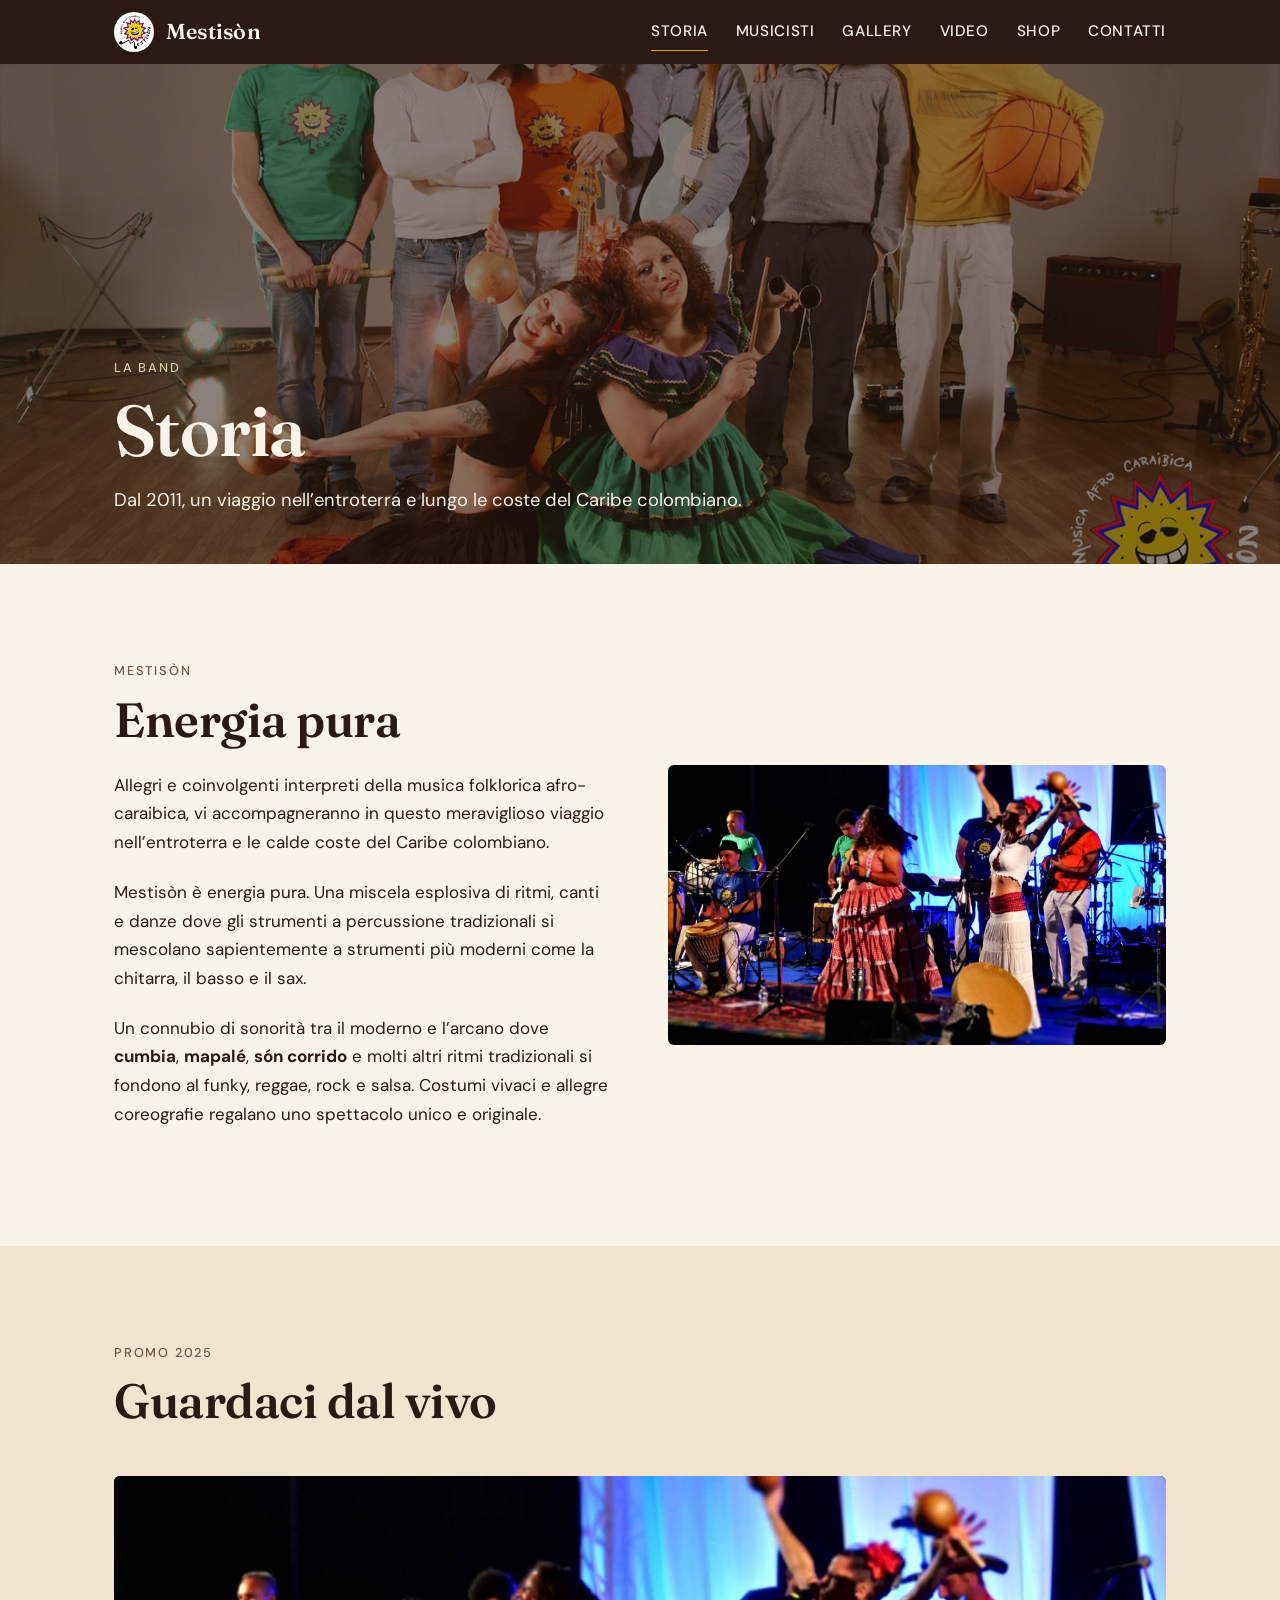
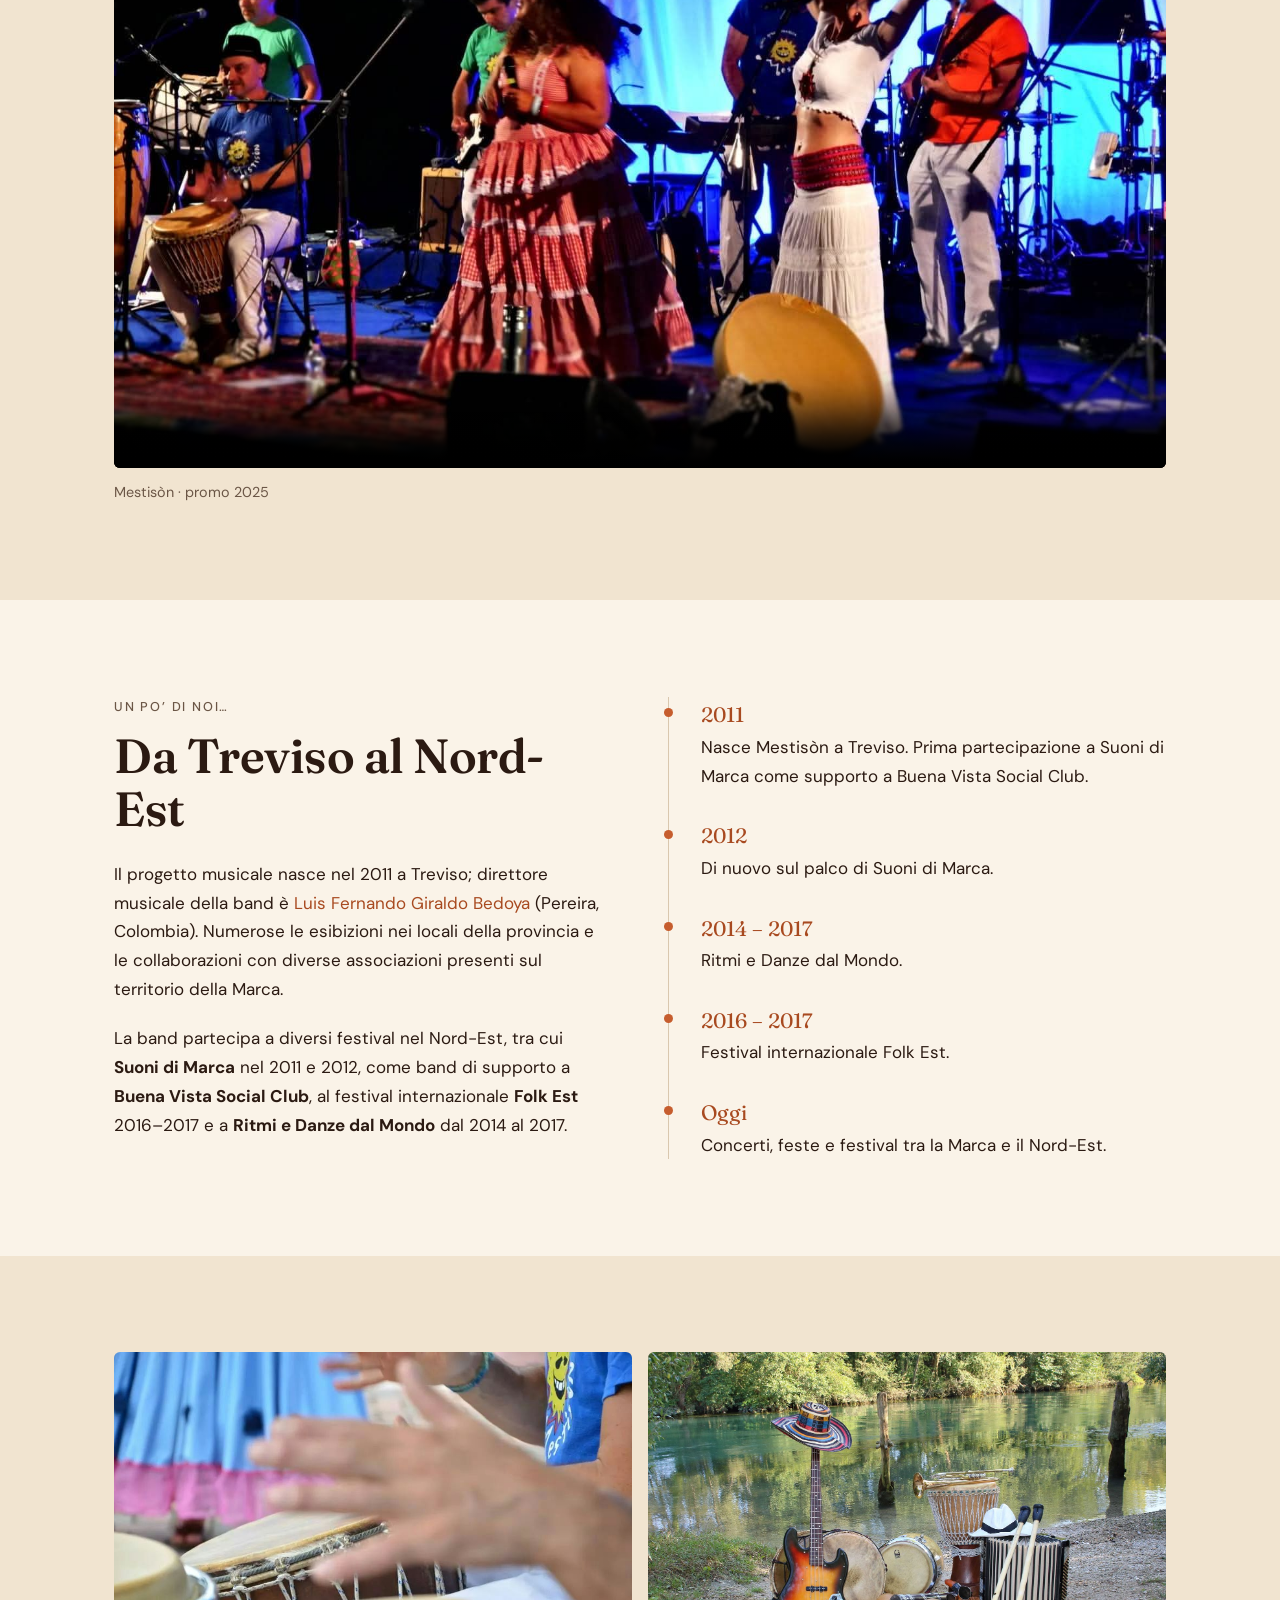
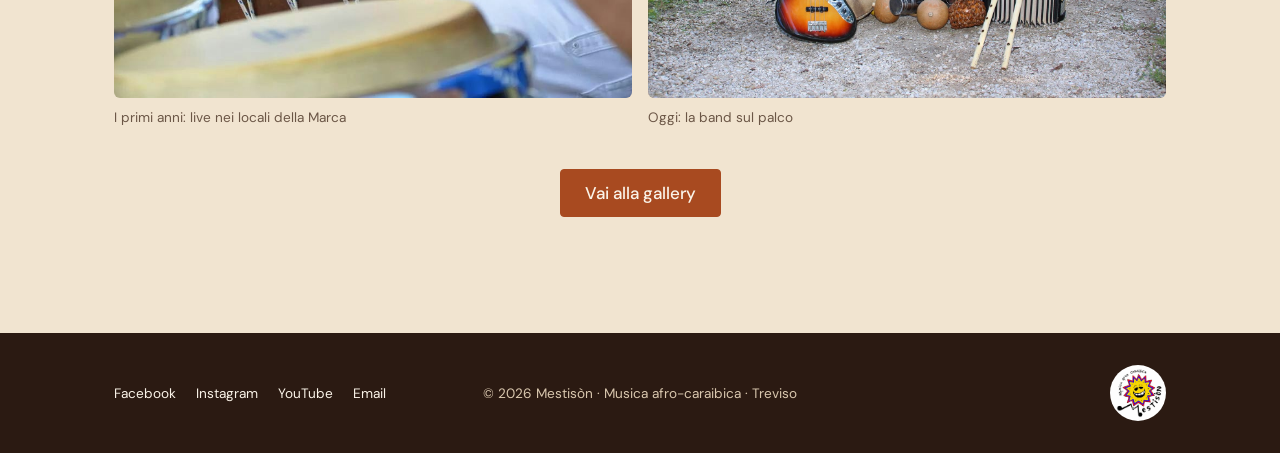
==== site/storia/index.html @ 8d2affe0 "Primo commit sito" ====
<!DOCTYPE html>
<html lang="it">
<head>
  <meta charset="utf-8">
  <meta name="viewport" content="width=device-width, initial-scale=1">
  <title>Storia · Mestisòn</title>
  <meta name="description" content="La storia di Mestisòn: dal 2011 a Treviso, musica folklorica afro-caraibica tra cumbia, mapalé e són corrido.">
  <link rel="icon" href="../assets/images/logo.jpg">
  <link rel="preconnect" href="https://fonts.googleapis.com">
  <link rel="preconnect" href="https://fonts.gstatic.com" crossorigin>
  <link href="https://fonts.googleapis.com/css2?family=Fraunces:wght@600&family=DM+Sans:wght@400;500;700&display=swap" rel="stylesheet">
  <link rel="stylesheet" href="../css/style.css">
</head>
<body>
  <a class="skip-link" href="#main">Vai al contenuto</a>

  <header class="top-bar">
    <div class="container top-bar__inner">
      <a class="brand" href="../" aria-label="Mestisòn, home">
        <img src="../assets/images/logo.jpg" alt="" width="40" height="40">
        <span>Mestisòn</span>
      </a>
      <button class="menu-toggle" type="button" aria-expanded="false" aria-controls="site-nav" aria-label="Apri il menu">
        <span></span><span></span><span></span>
      </button>
      <nav id="site-nav" class="site-nav" aria-label="Navigazione principale">
        <ul>
          <li><a href="../storia/" aria-current="page">Storia</a></li>
          <li><a href="../musicisti/">Musicisti</a></li>
          <li><a href="../gallery/">Gallery</a></li>
          <li><a href="../video/">Video</a></li>
          <li><a href="../shop/">Shop</a></li>
          <li><a href="../contatti/">Contatti</a></li>
        </ul>
      </nav>
    </div>
  </header>

  <section class="hero" aria-labelledby="page-title">
    <img class="hero__img" src="../assets/images/storia/foto-di-gruppo.jpg" alt="Foto di gruppo della band Mestisòn" fetchpriority="high">
    <div class="hero__content container">
      <span class="eyebrow">La band</span>
      <h1 id="page-title">Storia</h1>
      <p>Dal 2011, un viaggio nell’entroterra e lungo le coste del Caribe colombiano.</p>
    </div>
  </section>

  <main id="main">
    <section class="section">
      <div class="container two-col">
        <div>
          <span class="eyebrow">Mestisòn</span>
          <h2>Energia pura</h2>
          <p>Allegri e coinvolgenti interpreti della musica folklorica afro-caraibica, vi accompagneranno in questo meraviglioso viaggio nell’entroterra e le calde coste del Caribe colombiano.</p>
          <p>Mestisòn è energia pura. Una miscela esplosiva di ritmi, canti e danze dove gli strumenti a percussione tradizionali si mescolano sapientemente a strumenti più moderni come la chitarra, il basso e il sax.</p>
          <p>Un connubio di sonorità tra il moderno e l’arcano dove <strong>cumbia</strong>, <strong>mapalé</strong>, <strong>són corrido</strong> e molti altri ritmi tradizionali si fondono al funky, reggae, rock e salsa. Costumi vivaci e allegre coreografie regalano uno spettacolo unico e originale.</p>
        </div>
        <div class="two-col__media">
          <img src="../assets/images/storia/foto-storia.jpg" alt="Mestisòn dal vivo: percussioni, voci e ballerine in costume tradizionale" loading="lazy" width="1600" height="900">
        </div>
      </div>
    </section>

    <section class="section section--alt">
      <div class="container">
        <div class="section__head">
          <span class="eyebrow">Promo 2025</span>
          <h2>Guardaci dal vivo</h2>
        </div>
        <figure class="video-frame">
          <video controls preload="metadata" poster="../assets/images/storia/foto-storia.jpg">
            <source src="../assets/video/promo_2025.mp4" type="video/mp4">
            Il tuo browser non supporta il video. <a href="../assets/video/promo_2025.mp4">Scarica il promo 2025</a>.
          </video>
          <figcaption>Mestisòn · promo 2025</figcaption>
        </figure>
      </div>
    </section>

    <section class="section">
      <div class="container two-col two-col--reverse">
        <div>
          <span class="eyebrow">Un po’ di noi…</span>
          <h2>Da Treviso al Nord-Est</h2>
          <p>Il progetto musicale nasce nel 2011 a Treviso; direttore musicale della band è <a href="../musicisti/">Luis Fernando Giraldo Bedoya</a> (Pereira, Colombia). Numerose le esibizioni nei locali della provincia e le collaborazioni con diverse associazioni presenti sul territorio della Marca.</p>
          <p>La band partecipa a diversi festival nel Nord-Est, tra cui <strong>Suoni di Marca</strong> nel 2011 e 2012, come band di supporto a <strong>Buena Vista Social Club</strong>, al festival internazionale <strong>Folk Est</strong> 2016–2017 e a <strong>Ritmi e Danze dal Mondo</strong> dal 2014 al 2017.</p>
        </div>
        <div>
          <ol class="timeline">
            <li>
              <time datetime="2011">2011</time>
              Nasce Mestisòn a Treviso. Prima partecipazione a Suoni di Marca come supporto a Buena Vista Social Club.
            </li>
            <li>
              <time datetime="2012">2012</time>
              Di nuovo sul palco di Suoni di Marca.
            </li>
            <li>
              <time datetime="2014">2014 – 2017</time>
              Ritmi e Danze dal Mondo.
            </li>
            <li>
              <time datetime="2016">2016 – 2017</time>
              Festival internazionale Folk Est.
            </li>
            <li>
              <time datetime="2025">Oggi</time>
              Concerti, feste e festival tra la Marca e il Nord-Est.
            </li>
          </ol>
        </div>
      </div>
    </section>

    <section class="section section--alt">
      <div class="container">
        <div class="photo-row">
          <figure>
            <img src="../assets/images/storia/live-2014.jpg" alt="Mestisòn in concerto in un locale, con cantante e percussionisti" loading="lazy" width="960" height="636">
            <figcaption>I primi anni: live nei locali della Marca</figcaption>
          </figure>
          <figure>
            <img src="../assets/images/storia/live-2025.jpg" alt="La band Mestisòn sul palco in una recente esibizione" loading="lazy" width="1600" height="1067">
            <figcaption>Oggi: la band sul palco</figcaption>
          </figure>
        </div>
        <p class="text-center" style="margin-top: 40px;"><a class="btn" href="../gallery/">Vai alla gallery</a></p>
      </div>
    </section>
  </main>

  <footer class="bottom-bar">
    <div class="container bottom-bar__inner">
      <ul class="social" aria-label="Social">
        <!-- TODO: inserire gli URL dei profili social della band -->
        <li><a href="#">Facebook</a></li>
        <li><a href="#">Instagram</a></li>
        <li><a href="#">YouTube</a></li>
        <li><a href="mailto:mestison2011@gmail.com">Email</a></li>
      </ul>
      <p class="bottom-bar__copy">© <span id="year">2026</span> Mestisòn · Musica afro-caraibica · Treviso</p>
      <a class="bottom-bar__logo" href="../" aria-label="Mestisòn, home">
        <img src="../assets/images/logo.jpg" alt="Logo Mestisòn" width="56" height="56">
      </a>
    </div>
  </footer>

  <script src="../script.js"></script>
</body>
</html>
---- site/css/style.css ----
/* =========================================================
   Mestisòn — foglio di stile
   Token da ./requisiti/prompt/css/style.css + sezione "Stile"
   di ./requisiti/analisi.md
   ========================================================= */

:root {
  --bg: #FAF3E8;
  --bg-alt: #F1E4D0;
  --text: #2B1A12;
  --text-muted: #6B5646;
  --accent: #C65D2E;
  /* Terracotta scurita per testo/pulsanti: #C65D2E su crema ha contrasto 3.8:1,
     #A84A20 raggiunge 5.2:1 su crema e 4.6:1 su sabbia (WCAG AA ≥ 4.5:1). */
  --accent-ink: #A84A20;
  --accent-ink-hover: #8A3B18;
  --accent-2: #E0A526;
  --accent-cool: #1F6F6B;
  --bar: #2B1A12;
  --bar-text: #FAF3E8;
  --bar-muted: #D9C7AE;
  --line: #D9C7AE;
  --max-width: 1100px;
  --radius: 6px;
  --radius-btn: 4px;

  --font-display: "Fraunces", "DM Serif Display", Georgia, serif;
  --font-body: "DM Sans", "Inter", system-ui, sans-serif;

  --topbar-h: 64px;
  --section-y: 96px;
  --gutter: 24px;
  --transition: 200ms ease;
}

/* ---------- Reset essenziale ---------- */

*,
*::before,
*::after {
  box-sizing: border-box;
}

html {
  scroll-behavior: smooth;
  -webkit-text-size-adjust: 100%;
}

body {
  margin: 0;
  background: var(--bg);
  color: var(--text);
  font-family: var(--font-body);
  font-size: 17px;
  line-height: 1.7;
}

img,
video {
  display: block;
  max-width: 100%;
  height: auto;
}

img {
  border-radius: var(--radius);
}

h1,
h2,
h3,
h4 {
  font-family: var(--font-display);
  font-weight: 600;
  line-height: 1.1;
  margin: 0 0 0.5em;
  letter-spacing: -0.01em;
}

h1 {
  font-size: clamp(2.5rem, 6vw, 4.5rem);
}

h2 {
  font-size: clamp(2rem, 4vw, 3rem);
}

h3 {
  font-size: clamp(1.35rem, 2.4vw, 1.75rem);
}

p {
  margin: 0 0 1.2em;
}

ul,
ol {
  margin: 0 0 1.2em;
  padding-left: 1.3em;
}

a {
  color: var(--accent-ink);
  text-decoration: none;
  text-underline-offset: 0.2em;
  text-decoration-thickness: 1px;
  transition: color var(--transition), opacity var(--transition);
}

a:hover {
  text-decoration: underline;
  color: var(--accent-ink-hover);
}

:focus-visible {
  outline: 2px solid var(--accent-cool);
  outline-offset: 3px;
}

hr {
  border: 0;
  border-top: 1px solid var(--line);
  margin: 0;
}

/* ---------- Utilità ---------- */

.container {
  width: 100%;
  max-width: var(--max-width);
  margin-inline: auto;
  padding-inline: var(--gutter);
}

.visually-hidden {
  position: absolute;
  width: 1px;
  height: 1px;
  margin: -1px;
  padding: 0;
  overflow: hidden;
  clip: rect(0 0 0 0);
  white-space: nowrap;
  border: 0;
}

.skip-link {
  position: absolute;
  top: -100%;
  left: var(--gutter);
  z-index: 100;
  padding: 8px 14px;
  background: var(--bar);
  color: var(--bar-text);
  border-radius: 0 0 var(--radius-btn) var(--radius-btn);
}

.skip-link:focus {
  top: 0;
}

.eyebrow {
  display: block;
  margin: 0 0 12px;
  font-size: 0.8rem;
  font-weight: 500;
  letter-spacing: 0.14em;
  text-transform: uppercase;
  color: var(--text-muted);
}

.lead {
  font-size: 1.2rem;
  color: var(--text-muted);
  max-width: 60ch;
}

.muted {
  color: var(--text-muted);
}

.measure {
  max-width: 68ch;
}

.text-center {
  text-align: center;
}

.text-center .lead,
.text-center .measure {
  margin-inline: auto;
}

/* ---------- Pulsanti ---------- */

.btn {
  display: inline-block;
  padding: 12px 24px;
  background: var(--accent-ink);
  color: var(--bar-text);
  font-weight: 500;
  border: 1px solid var(--accent-ink);
  border-radius: var(--radius-btn);
  cursor: pointer;
  line-height: 1.3;
  transition: background-color var(--transition), color var(--transition), border-color var(--transition);
}

.btn:hover,
.btn:focus-visible {
  background: var(--accent-ink-hover);
  border-color: var(--accent-ink-hover);
  color: var(--bar-text);
  text-decoration: none;
}

.btn--ghost {
  background: transparent;
  color: var(--accent-ink);
}

.btn--ghost:hover,
.btn--ghost:focus-visible {
  background: var(--accent-ink);
  color: var(--bar-text);
}

.hero .btn--ghost {
  color: var(--bar-text);
  border-color: var(--bar-text);
}

.hero .btn--ghost:hover,
.hero .btn--ghost:focus-visible {
  background: var(--bar-text);
  color: var(--text);
}

.btn-group {
  display: flex;
  flex-wrap: wrap;
  gap: 12px;
  margin-top: 28px;
}

/* ---------- Top bar ---------- */

.top-bar {
  position: sticky;
  top: 0;
  z-index: 50;
  height: var(--topbar-h);
  background: var(--bar);
  color: var(--bar-text);
}

.top-bar__inner {
  display: flex;
  align-items: center;
  justify-content: space-between;
  height: 100%;
  gap: 24px;
}

.brand {
  display: inline-flex;
  align-items: center;
  gap: 12px;
  color: var(--bar-text);
  font-family: var(--font-display);
  font-size: 1.35rem;
  font-weight: 600;
  letter-spacing: 0.01em;
}

.brand:hover {
  color: var(--bar-text);
  text-decoration: none;
  opacity: 0.85;
}

.brand img {
  width: 40px;
  height: 40px;
  border-radius: 50%;
  object-fit: cover;
}

.site-nav ul {
  display: flex;
  gap: 28px;
  margin: 0;
  padding: 0;
  list-style: none;
}

.site-nav a {
  display: inline-block;
  padding: 6px 0;
  color: var(--bar-text);
  font-size: 0.95rem;
  font-weight: 500;
  letter-spacing: 0.04em;
  text-transform: uppercase;
  border-bottom: 1px solid transparent;
  transition: color var(--transition), border-color var(--transition);
}

.site-nav a:hover {
  text-decoration: none;
  color: var(--accent-2);
}

.site-nav a[aria-current="page"] {
  border-bottom-color: var(--accent-2);
}

.menu-toggle {
  display: none;
  width: 44px;
  height: 44px;
  padding: 0;
  background: transparent;
  border: 0;
  cursor: pointer;
  flex-direction: column;
  align-items: center;
  justify-content: center;
  gap: 5px;
}

.menu-toggle span {
  display: block;
  width: 24px;
  height: 2px;
  background: var(--bar-text);
  transition: opacity var(--transition);
}

.menu-toggle[aria-expanded="true"] span:nth-child(2) {
  opacity: 0;
}

/* ---------- Hero / banner ---------- */

.hero {
  position: relative;
  height: 60vh;
  max-height: 500px;
  min-height: 320px;
  display: flex;
  align-items: flex-end;
  color: var(--bar-text);
  overflow: hidden;
}

.hero__img {
  position: absolute;
  inset: 0;
  width: 100%;
  height: 100%;
  object-fit: cover;
  border-radius: 0;
}

.hero::after {
  content: "";
  position: absolute;
  inset: 0;
  background: rgba(43, 26, 18, 0.55);
}

.hero__content {
  position: relative;
  z-index: 1;
  padding-block: 48px;
}

.hero .eyebrow {
  color: var(--bar-muted);
}

.hero h1 {
  margin-bottom: 0.2em;
  color: var(--bar-text);
}

.hero p {
  max-width: 54ch;
  margin-bottom: 0;
  font-size: 1.15rem;
}

.hero--home {
  height: 72vh;
  max-height: 620px;
}

/* ---------- Sezioni ---------- */

.section {
  padding-block: var(--section-y);
}

.section--alt {
  background: var(--bg-alt);
}

.section--line {
  border-top: 1px solid var(--line);
}

.section--tight {
  padding-block: calc(var(--section-y) * 0.6);
}

.section__head {
  margin-bottom: 48px;
}

.section__head h2 {
  margin-bottom: 0.3em;
}

.section__head p {
  margin-bottom: 0;
}

.two-col {
  display: grid;
  grid-template-columns: 1fr 1fr;
  gap: 56px;
  align-items: center;
}

.two-col--reverse .two-col__media {
  order: 2;
}

.two-col__media img {
  width: 100%;
  height: 100%;
  object-fit: cover;
}

/* ---------- Biografie / musicisti ---------- */

.musicians {
  display: grid;
  gap: 80px;
}

.musician {
  display: grid;
  grid-template-columns: 1fr 1fr;
  gap: 56px;
  align-items: center;
}

.musician:nth-child(even) .musician__media {
  order: 2;
}

.musician__media {
  margin: 0;
}

.musician__media img {
  width: 100%;
  aspect-ratio: 4 / 5;
  object-fit: cover;
}

.musician__role {
  display: block;
  margin-bottom: 12px;
  font-size: 0.85rem;
  letter-spacing: 0.12em;
  text-transform: uppercase;
  color: var(--accent-ink);
}

.musician h2 {
  font-size: clamp(1.75rem, 3vw, 2.4rem);
}

.musician details {
  margin-top: 8px;
  border-top: 1px solid var(--line);
  padding-top: 12px;
}

.musician summary {
  cursor: pointer;
  font-weight: 500;
  color: var(--accent-ink);
  list-style: none;
}

.musician summary::-webkit-details-marker {
  display: none;
}

.musician summary::before {
  content: "+";
  display: inline-block;
  width: 1.2em;
  font-family: var(--font-display);
}

.musician details[open] summary::before {
  content: "–";
}

.musician summary:hover {
  text-decoration: underline;
}

.musician details h3 {
  margin-top: 1.4em;
  font-size: 1.1rem;
  letter-spacing: 0.08em;
  text-transform: uppercase;
  font-family: var(--font-body);
  font-weight: 700;
}

.musician details ul {
  padding-left: 1.1em;
}

/* ---------- Griglie contenuti ---------- */

.cards {
  display: grid;
  grid-template-columns: repeat(3, 1fr);
  gap: 32px;
}

.card {
  padding: 32px 28px;
  background: var(--bg);
  border: 1px solid var(--line);
  border-radius: var(--radius);
}

.section--alt .card {
  background: var(--bg);
}

.card h3 {
  margin-bottom: 0.4em;
}

.card p:last-child {
  margin-bottom: 0;
}

.card--contact a {
  font-size: 1.15rem;
  font-weight: 500;
  word-break: break-word;
}

.rhythms {
  display: flex;
  flex-wrap: wrap;
  justify-content: center;
  gap: 8px 0;
  margin: 0;
  padding: 0;
  list-style: none;
  font-family: var(--font-display);
  font-size: clamp(1.3rem, 2.6vw, 1.9rem);
}

.rhythms li {
  padding-inline: 20px;
  border-right: 1px solid var(--line);
}

.rhythms li:last-child {
  border-right: 0;
}

.rhythms em {
  font-style: normal;
  color: var(--accent-ink);
}

/* ---------- Timeline ---------- */

.timeline {
  margin: 0;
  padding: 0;
  list-style: none;
  border-left: 1px solid var(--line);
}

.timeline li {
  position: relative;
  padding: 0 0 28px 32px;
}

.timeline li:last-child {
  padding-bottom: 0;
}

.timeline li::before {
  content: "";
  position: absolute;
  left: -5px;
  top: 0.65em;
  width: 9px;
  height: 9px;
  border-radius: 50%;
  background: var(--accent);
}

.timeline time {
  display: block;
  font-family: var(--font-display);
  font-size: 1.3rem;
  color: var(--accent-ink);
}

/* ---------- Gallery ---------- */

.gallery {
  display: grid;
  grid-template-columns: repeat(3, 1fr);
  grid-auto-rows: 240px;
  grid-auto-flow: dense;
  gap: 16px;
}

.gallery figure {
  margin: 0;
  position: relative;
  overflow: hidden;
  border-radius: var(--radius);
}

.gallery figure.is-tall {
  grid-row: span 2;
}

.gallery figure.is-wide {
  grid-column: span 2;
}

.gallery button {
  display: block;
  width: 100%;
  height: 100%;
  padding: 0;
  border: 0;
  background: none;
  cursor: zoom-in;
}

.gallery img {
  width: 100%;
  height: 100%;
  object-fit: cover;
  transition: opacity var(--transition);
}

.gallery button:hover img,
.gallery button:focus-visible img {
  opacity: 0.85;
}

.gallery figcaption {
  position: absolute;
  inset: auto 0 0 0;
  padding: 28px 16px 12px;
  font-size: 0.85rem;
  color: var(--bar-text);
  background: linear-gradient(to top, rgba(43, 26, 18, 0.75), rgba(43, 26, 18, 0));
  pointer-events: none;
}

.gallery-preview {
  display: grid;
  grid-template-columns: repeat(3, 1fr);
  gap: 16px;
}

.gallery-preview img {
  width: 100%;
  aspect-ratio: 4 / 3;
  object-fit: cover;
}

/* Lightbox */

.lightbox {
  max-width: min(92vw, 1200px);
  max-height: 92vh;
  padding: 0;
  border: 0;
  border-radius: var(--radius);
  background: var(--bar);
  color: var(--bar-text);
  overflow: hidden;
}

.lightbox[open] {
  display: flex;
  flex-direction: column;
}

.lightbox::backdrop {
  background: rgba(43, 26, 18, 0.85);
}

.lightbox img {
  flex: 1 1 auto;
  min-height: 0;
  max-height: calc(92vh - 64px);
  width: auto;
  max-width: 100%;
  margin-inline: auto;
  object-fit: contain;
  border-radius: var(--radius) var(--radius) 0 0;
}

.lightbox__caption {
  flex: 0 0 auto;
  display: flex;
  align-items: center;
  justify-content: space-between;
  gap: 16px;
  padding: 12px 16px;
  font-size: 0.9rem;
  color: var(--bar-muted);
}

.lightbox__close {
  padding: 6px 14px;
  background: transparent;
  color: var(--bar-text);
  border: 1px solid var(--bar-muted);
  border-radius: var(--radius-btn);
  cursor: pointer;
  font: inherit;
  transition: background-color var(--transition), color var(--transition);
}

.lightbox__close:hover {
  background: var(--bar-text);
  color: var(--text);
}

/* ---------- Video ---------- */

.video-frame {
  margin: 0;
}

.video-frame video {
  width: 100%;
  aspect-ratio: 16 / 9;
  background: var(--bar);
  border-radius: var(--radius);
}

.video-frame figcaption {
  margin-top: 12px;
  font-size: 0.9rem;
  color: var(--text-muted);
}

/* ---------- Photo strip ---------- */

.photo-row {
  display: grid;
  grid-template-columns: 1fr 1fr;
  gap: 16px;
}

.photo-row figure {
  margin: 0;
}

.photo-row img {
  width: 100%;
  aspect-ratio: 3 / 2;
  object-fit: cover;
}

.photo-row figcaption {
  margin-top: 8px;
  font-size: 0.85rem;
  color: var(--text-muted);
}

/* ---------- Notice (contenuti in arrivo) ---------- */

.notice {
  padding: 24px 28px;
  border: 1px solid var(--line);
  border-left: 3px solid var(--accent);
  border-radius: var(--radius);
  background: var(--bg);
}

.notice p:last-child {
  margin-bottom: 0;
}

/* ---------- Bottom bar ---------- */

.bottom-bar {
  background: var(--bar);
  color: var(--bar-muted);
  font-size: 0.85rem;
  padding-block: 32px;
}

.bottom-bar__inner {
  display: grid;
  grid-template-columns: 1fr auto 1fr;
  align-items: center;
  gap: 24px;
}

.bottom-bar a {
  color: var(--bar-text);
}

.bottom-bar a:hover {
  color: var(--accent-2);
}

.social {
  display: flex;
  gap: 20px;
  margin: 0;
  padding: 0;
  list-style: none;
}

.bottom-bar__copy {
  text-align: center;
  margin: 0;
}

.bottom-bar__logo {
  justify-self: end;
}

.bottom-bar__logo img {
  width: 56px;
  height: 56px;
  border-radius: 50%;
  object-fit: cover;
}

/* ---------- Responsive ---------- */

@media (max-width: 1000px) {
  .cards {
    grid-template-columns: repeat(2, 1fr);
  }
}

@media (max-width: 768px) {
  :root {
    --section-y: 56px;
    --gutter: 20px;
  }

  .menu-toggle {
    display: flex;
  }

  .site-nav {
    position: absolute;
    top: var(--topbar-h);
    left: 0;
    right: 0;
    display: none;
    background: var(--bar);
    border-top: 1px solid rgba(250, 243, 232, 0.15);
    padding: 12px var(--gutter) 20px;
  }

  .site-nav.is-open {
    display: block;
  }

  .site-nav ul {
    flex-direction: column;
    gap: 4px;
  }

  .site-nav a {
    display: block;
    padding: 10px 0;
    font-size: 1.05rem;
  }

  .site-nav a[aria-current="page"] {
    border-bottom-color: transparent;
    color: var(--accent-2);
  }

  .hero,
  .hero--home {
    height: auto;
    min-height: 320px;
    max-height: none;
  }

  .hero__content {
    padding-block: 36px;
  }

  .two-col,
  .musician,
  .photo-row,
  .cards {
    grid-template-columns: 1fr;
    gap: 28px;
  }

  .two-col--reverse .two-col__media,
  .musician:nth-child(even) .musician__media {
    order: 0;
  }

  .musicians {
    gap: 56px;
  }

  .musician__media img {
    aspect-ratio: 4 / 3;
  }

  .section__head {
    margin-bottom: 32px;
  }

  .gallery {
    grid-template-columns: repeat(2, 1fr);
    grid-auto-rows: 180px;
    gap: 10px;
  }

  .gallery figure.is-wide {
    grid-column: span 2;
  }

  .gallery-preview {
    grid-template-columns: 1fr;
  }

  .rhythms li {
    padding-inline: 12px;
  }

  .bottom-bar__inner {
    grid-template-columns: 1fr;
    justify-items: center;
    text-align: center;
  }

  .social {
    flex-wrap: wrap;
    justify-content: center;
    gap: 8px 20px;
  }

  .bottom-bar__logo {
    justify-self: center;
  }
}

@media (max-width: 480px) {
  .gallery {
    grid-template-columns: 1fr;
    grid-auto-rows: 220px;
  }

  .gallery figure.is-tall,
  .gallery figure.is-wide {
    grid-row: auto;
    grid-column: auto;
  }
}

@media (prefers-reduced-motion: reduce) {
  html {
    scroll-behavior: auto;
  }

  *,
  *::before,
  *::after {
    transition: none !important;
  }
}
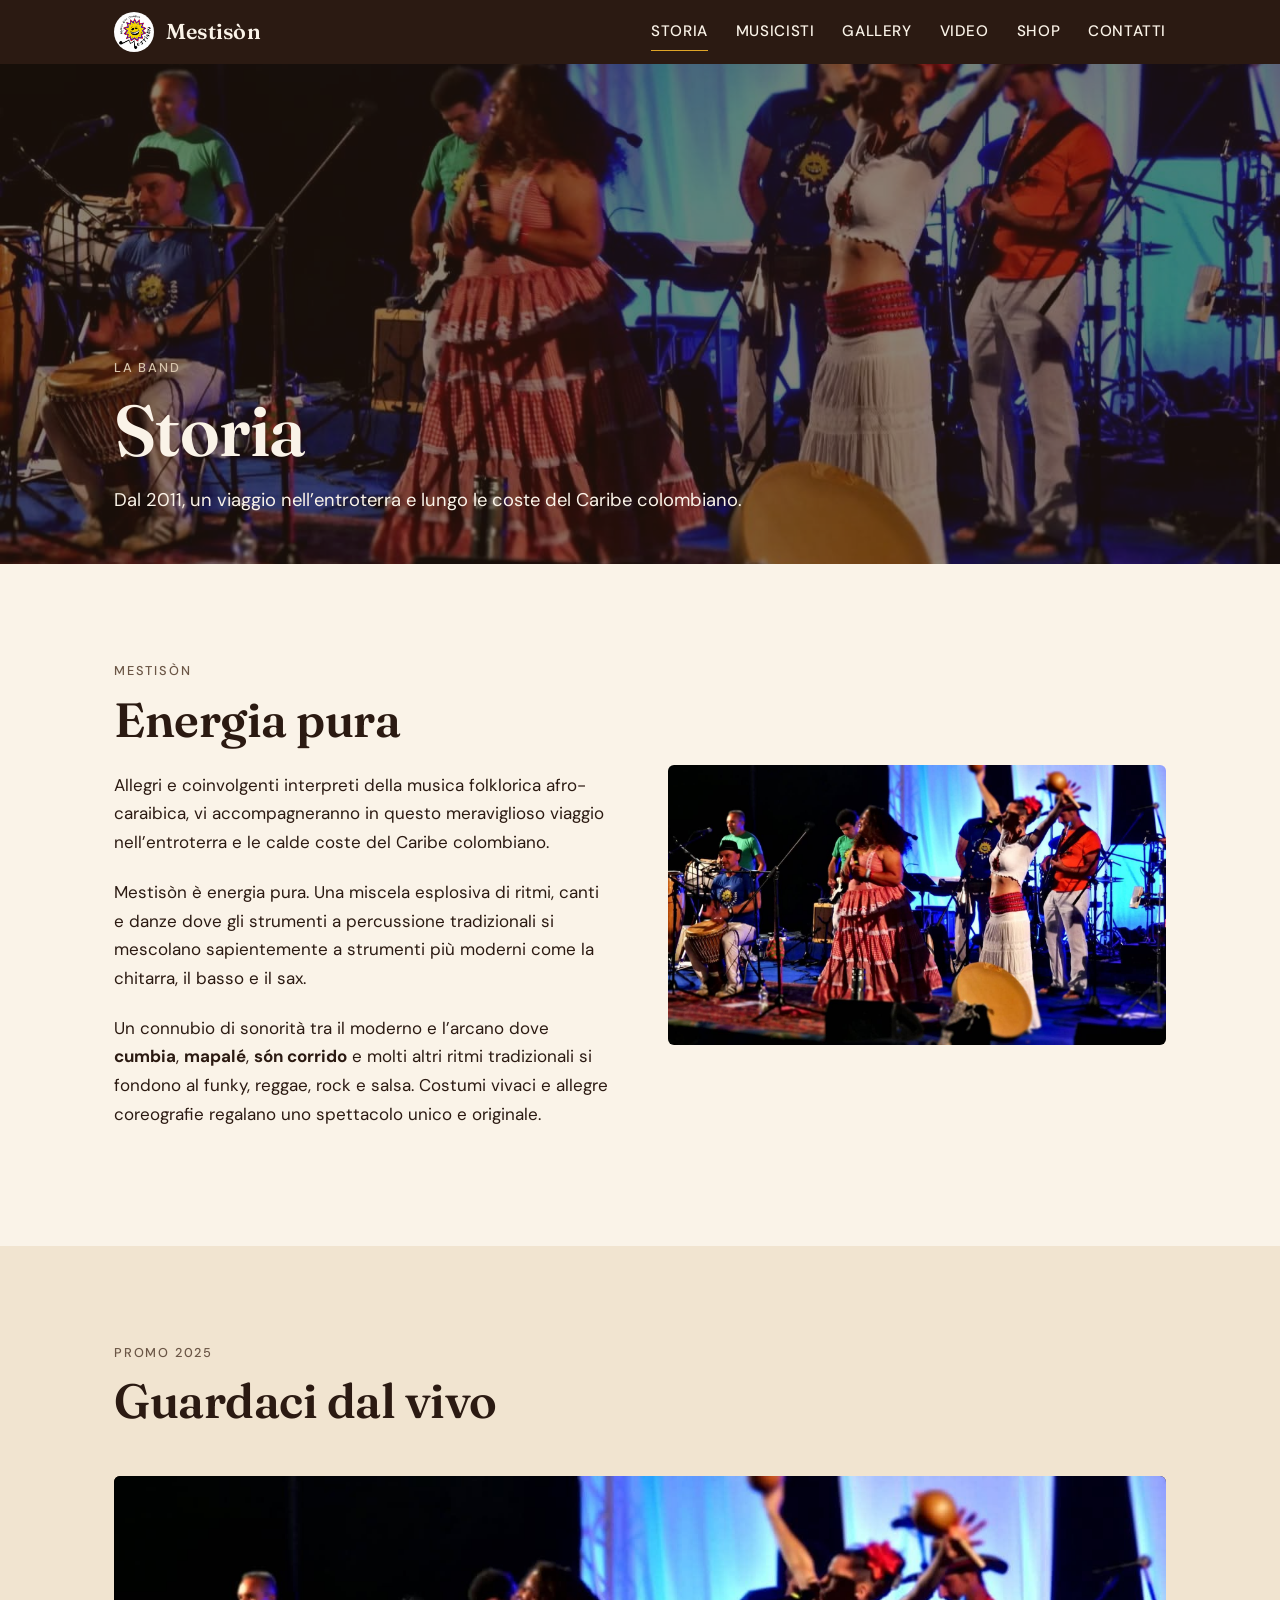
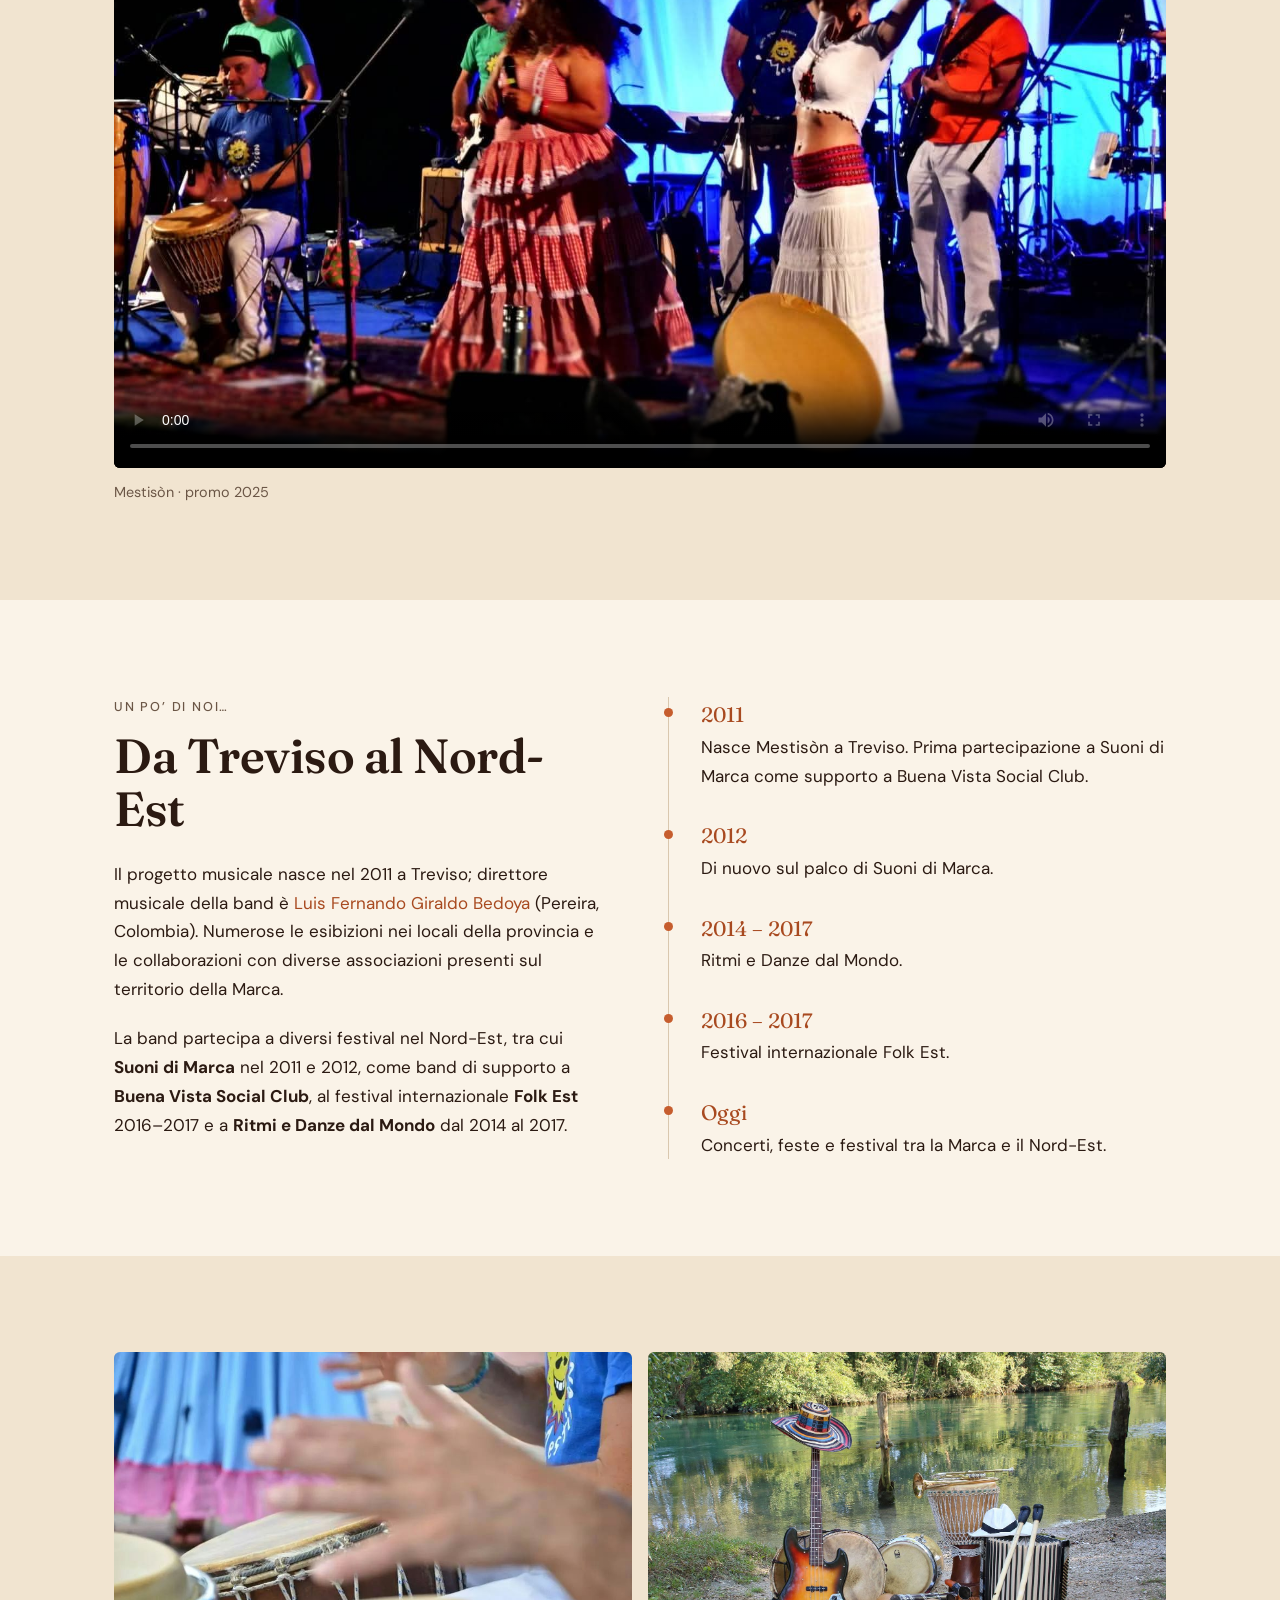
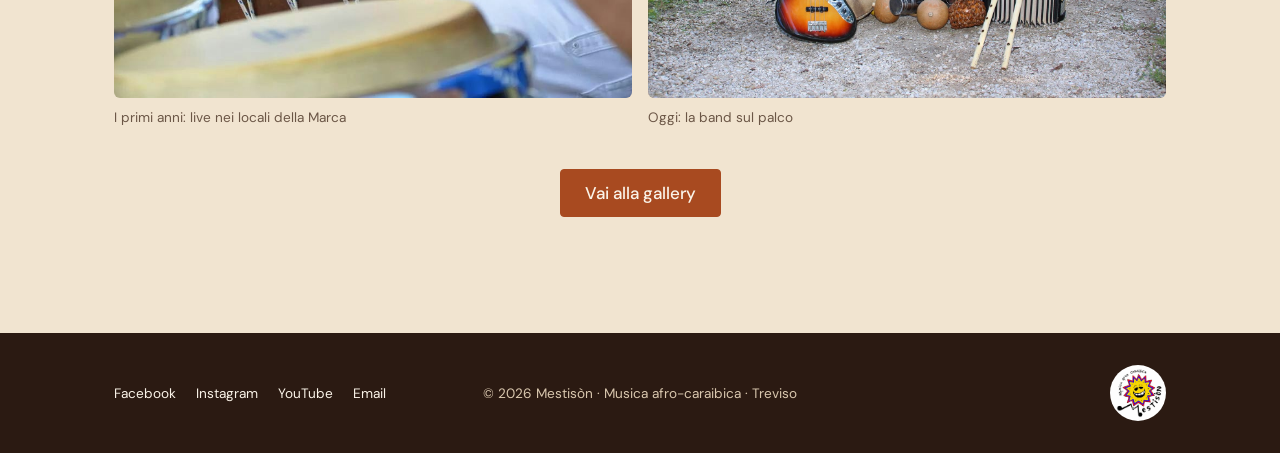
==== commit b16dd77e: "remove data" ====
--- a/site/storia/index.html
+++ b/site/storia/index.html
@@ -37,7 +37,7 @@
   </header>
 
   <section class="hero" aria-labelledby="page-title">
-    <img class="hero__img" src="../assets/images/storia/foto-di-gruppo.jpg" alt="Foto di gruppo della band Mestisòn" fetchpriority="high">
+    <img class="hero__img" src="../assets/images/storia/foto-storia.jpg" alt="Foto di gruppo della band Mestisòn" fetchpriority="high">
     <div class="hero__content container">
       <span class="eyebrow">La band</span>
       <h1 id="page-title">Storia</h1>
